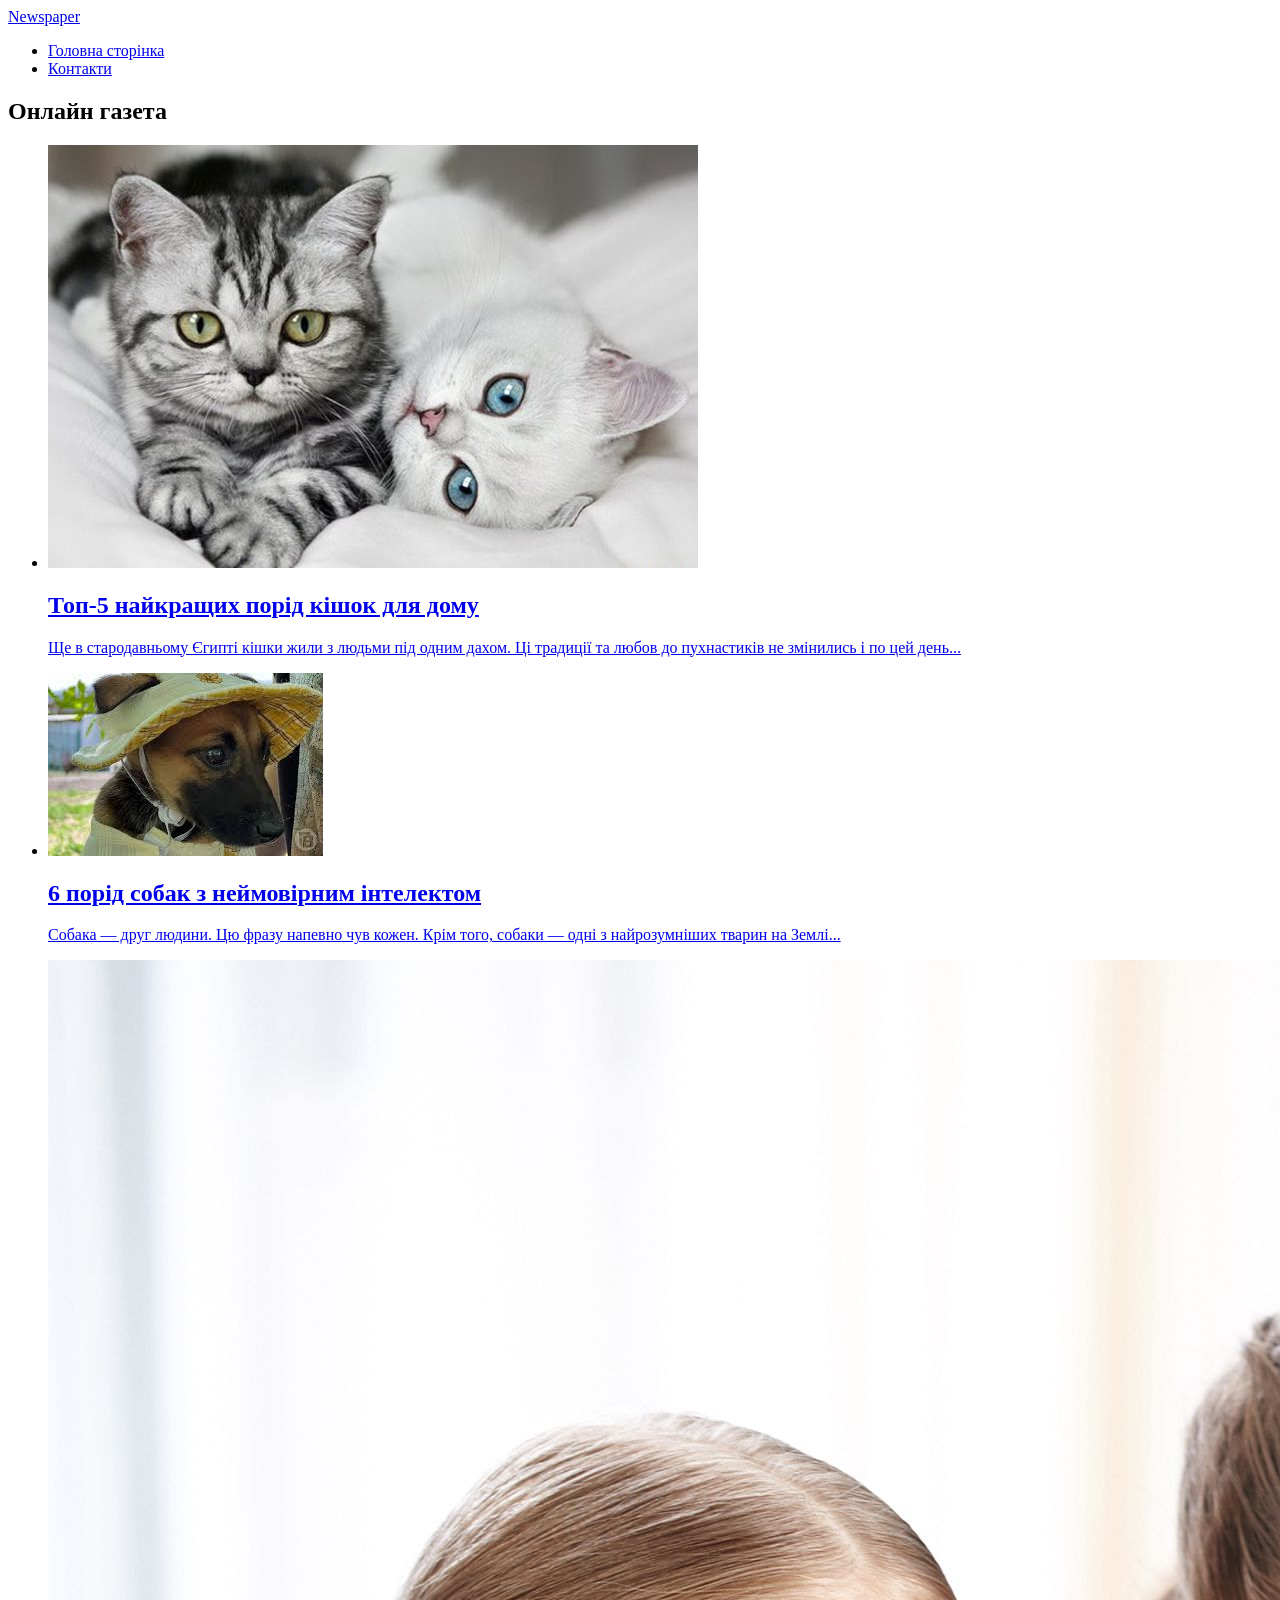
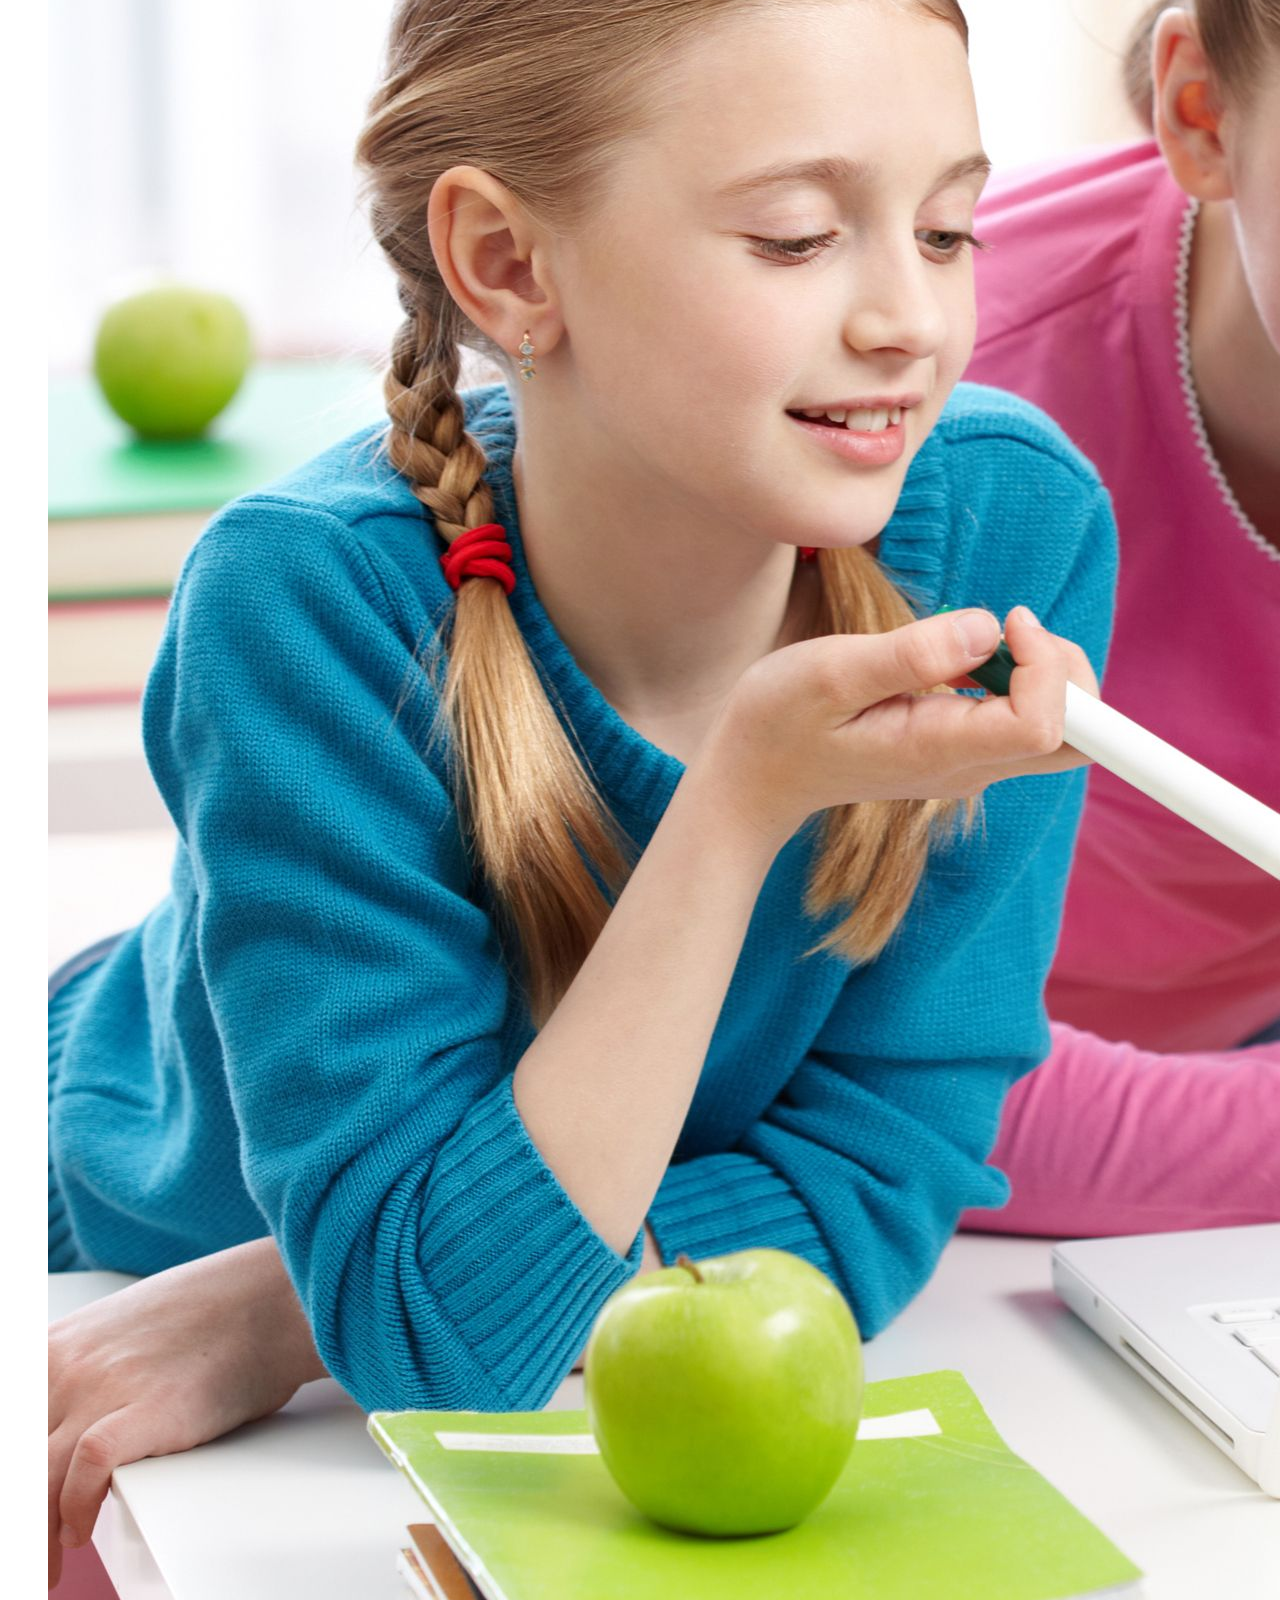
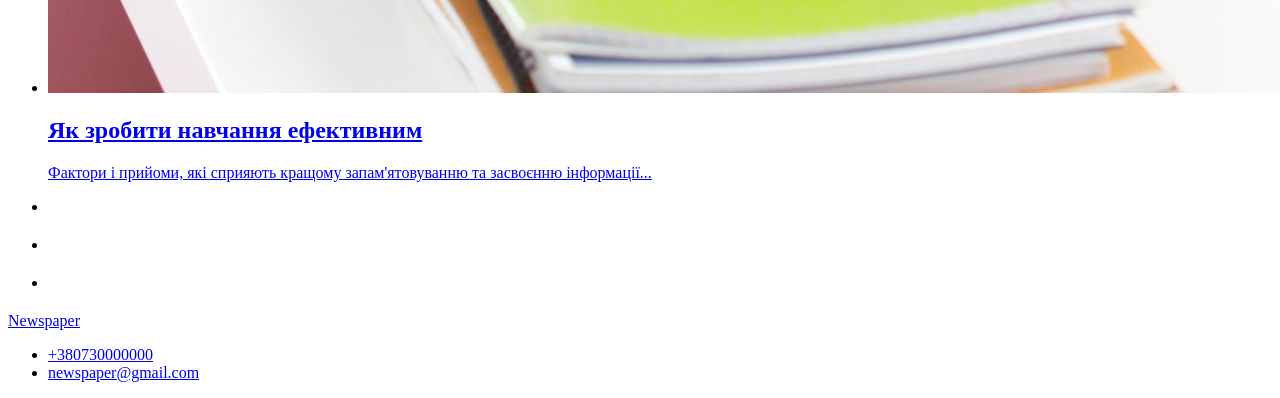
==== index.html @ 1891b39f "Add files via upload" ====
<!DOCTYPE html>
<html lang="en">
<head>
    <meta charset="UTF-8">
    <meta name="viewport" content="width=device-width, initial-scale=1.0">
    <title>Newspaper</title>
</head>
<body>
    <header class="header">
        <div class="container header-container">
            <a href="index.html" class="header-logo">Newspaper</a>
            <ul class="header-list">
                <li class="header-item">
                    <a href="index.html" class="header-link">Головна сторінка</a>
                </li>
                <li class="header-item">
                    <a href="contact.html" class="header-link">Контакти</a>
                </li>
            </ul>
        </div>
    </header>
    <main>
        <section class="hero">
            <div class="container">
                <div class="hero-wrap">
                    <h1 class="hero-title">Онлайн газета</h1>
                </div>
                <div class="hero-news">
                    <ul class="hero-list">
                        <li class="hero-item">
                            <a href="new-one.html" class="hero-link"><img src="new-one.jpg" alt="" class="hero-img">
                            <div class="hero-wrapper">
                                <h2 class="hero-subtitle">
                                    Топ-5 найкращих порiд кішок для дому
                                </h2>
                                <p class="hero-text">
                                    Ще в стародавньому Єгипті кішки жили з людьми під одним дахом. Ці традиції та любов до пухнастиків не змінились і по цей день...
                                </p>
                            </div>
                            </a>
                        </li>
                        <li class="hero-item">
                            <a href="new-two.html" class="hero-link"><img src="new-two.jpg" alt="" class="hero-img">
                            <div class="hero-wrapper">
                                <h2 class="hero-subtitle">
                                    6 порід собак з неймовірним інтелектом
                                </h2>
                                <p class="hero-text">
                                    Собака — друг людини. Цю фразу напевно чув кожен. Крім того, собаки — одні з найрозумніших тварин на Землі...
                                </p>
                            </div>
                            </a>
                        </li>
                        <li class="hero-item">
                            <a href="new-three.html" class="hero-link"><img src="new-three.jpg" alt="" class="hero-img">
                            <div class="hero-wrapper">
                                <h2 class="hero-subtitle">
                                    Як зробити навчання ефективним
                                </h2>
                                <p class="hero-text">
                                    Фактори і прийоми, які сприяють кращому запам'ятовуванню та засвоєнню інформації...
                                </p>
                            </div>
                            </a>
                        </li>
                        <li class="hero-item">
                            <a href="" class="hero-link"><img src="" alt="" class="hero-img">
                            <div class="hero-wrapper">
                                <h2 class="hero-subtitle">

                                </h2>
                                <p class="hero-text">

                                </p>
                            </div>
                            </a>
                        </li>
                        <li class="hero-item">
                            <a href="" class="hero-link"><img src="" alt="" class="hero-img">
                            <div class="hero-wrapper">
                                <h2 class="hero-subtitle">

                                </h2>
                                <p class="hero-text">

                                </p>
                            </div>
                            </a>
                        </li>
                        <li class="hero-item">
                            <a href="" class="hero-link"><img src="" alt="" class="hero-img">
                            <div class="hero-wrapper">
                                <h2 class="hero-subtitle">

                                </h2>
                                <p class="hero-text">

                                </p>
                            </div>
                            </a>
                        </li>
                    </ul>
                </div>
            </div>
        </section>
    </main>
    <footer class="footer">
        <div class="footer-container container">
            <a href="index.html">Newspaper</a>
            <ul class="footer-list">
                <li class="footer-item">
                    <a href="tel:+380730000000" class="footer-link">+380730000000</a>
                </li>
                <li class="footer-item">
                    <a href="mailto:newspaper@gmail.com" class="footer-link">newspaper@gmail.com</a>
                </li>
            </ul>
        </div>
    </footer>
</body>
</html>
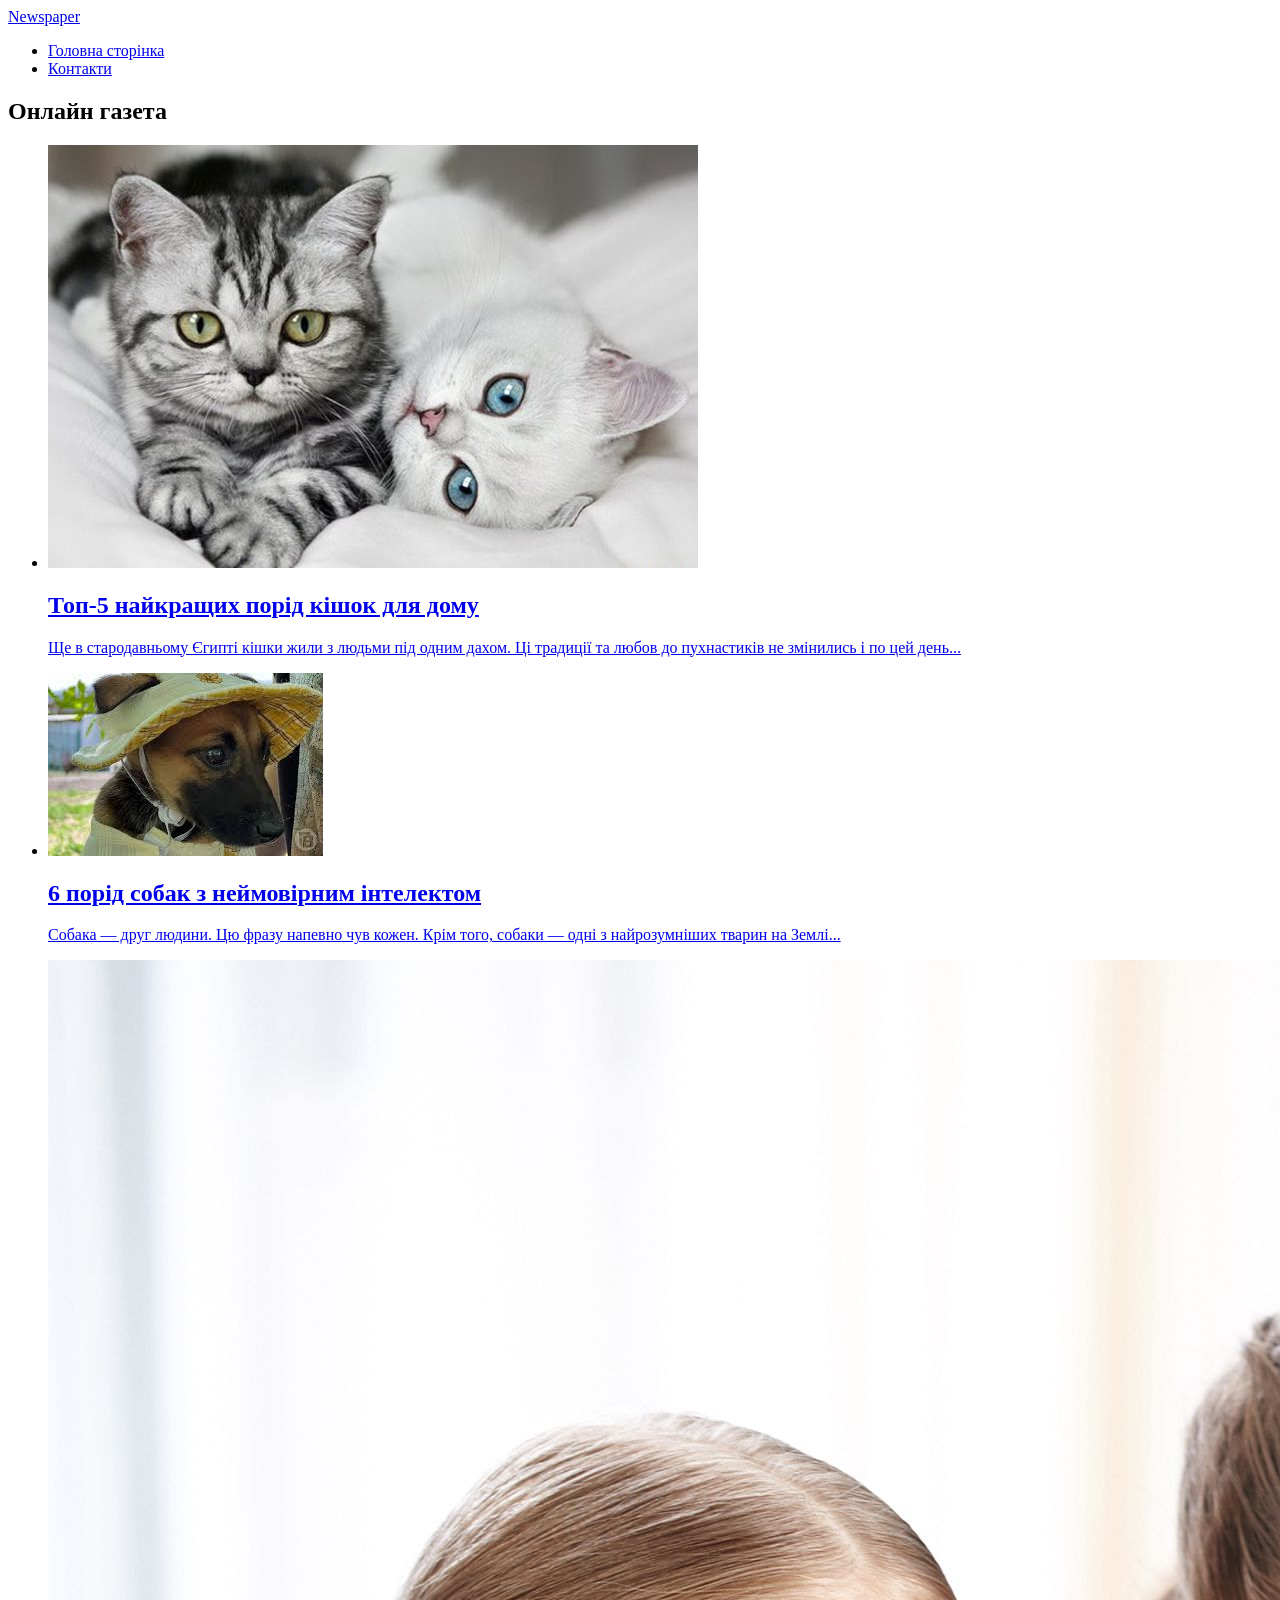
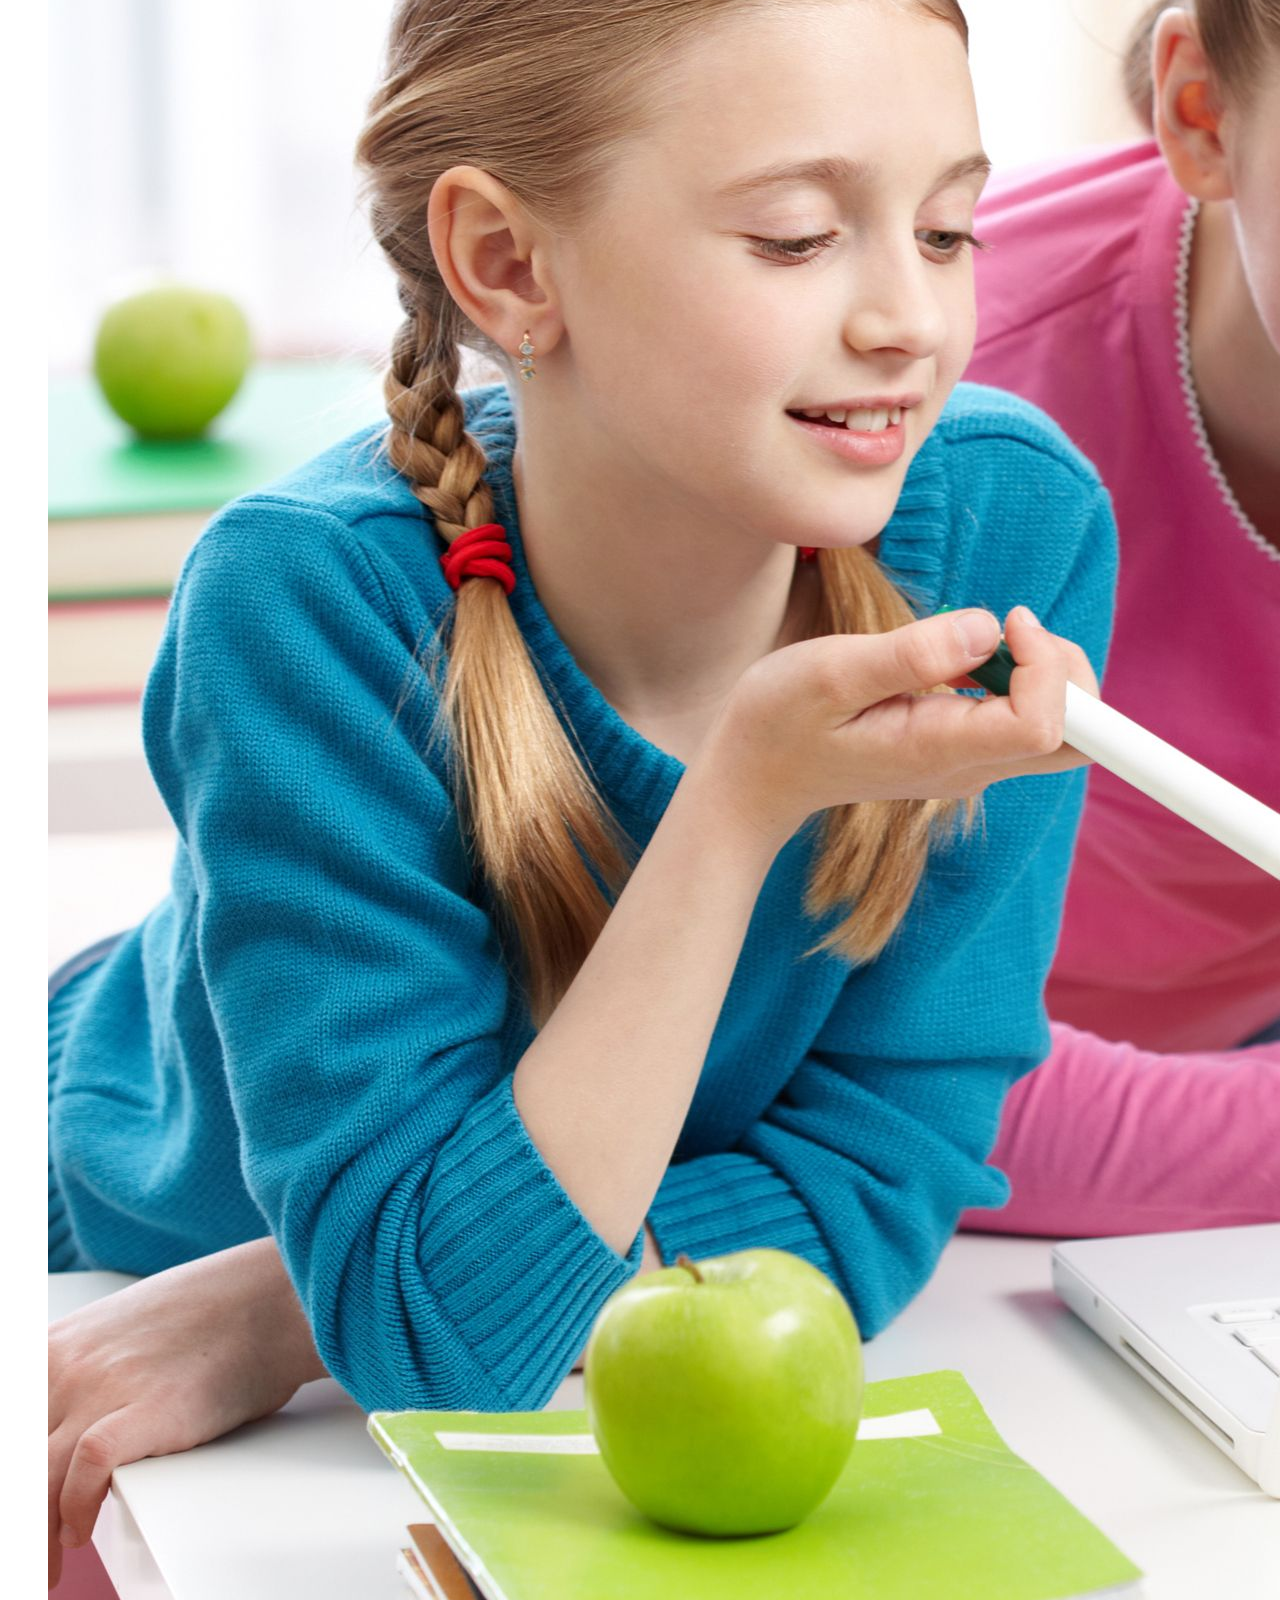
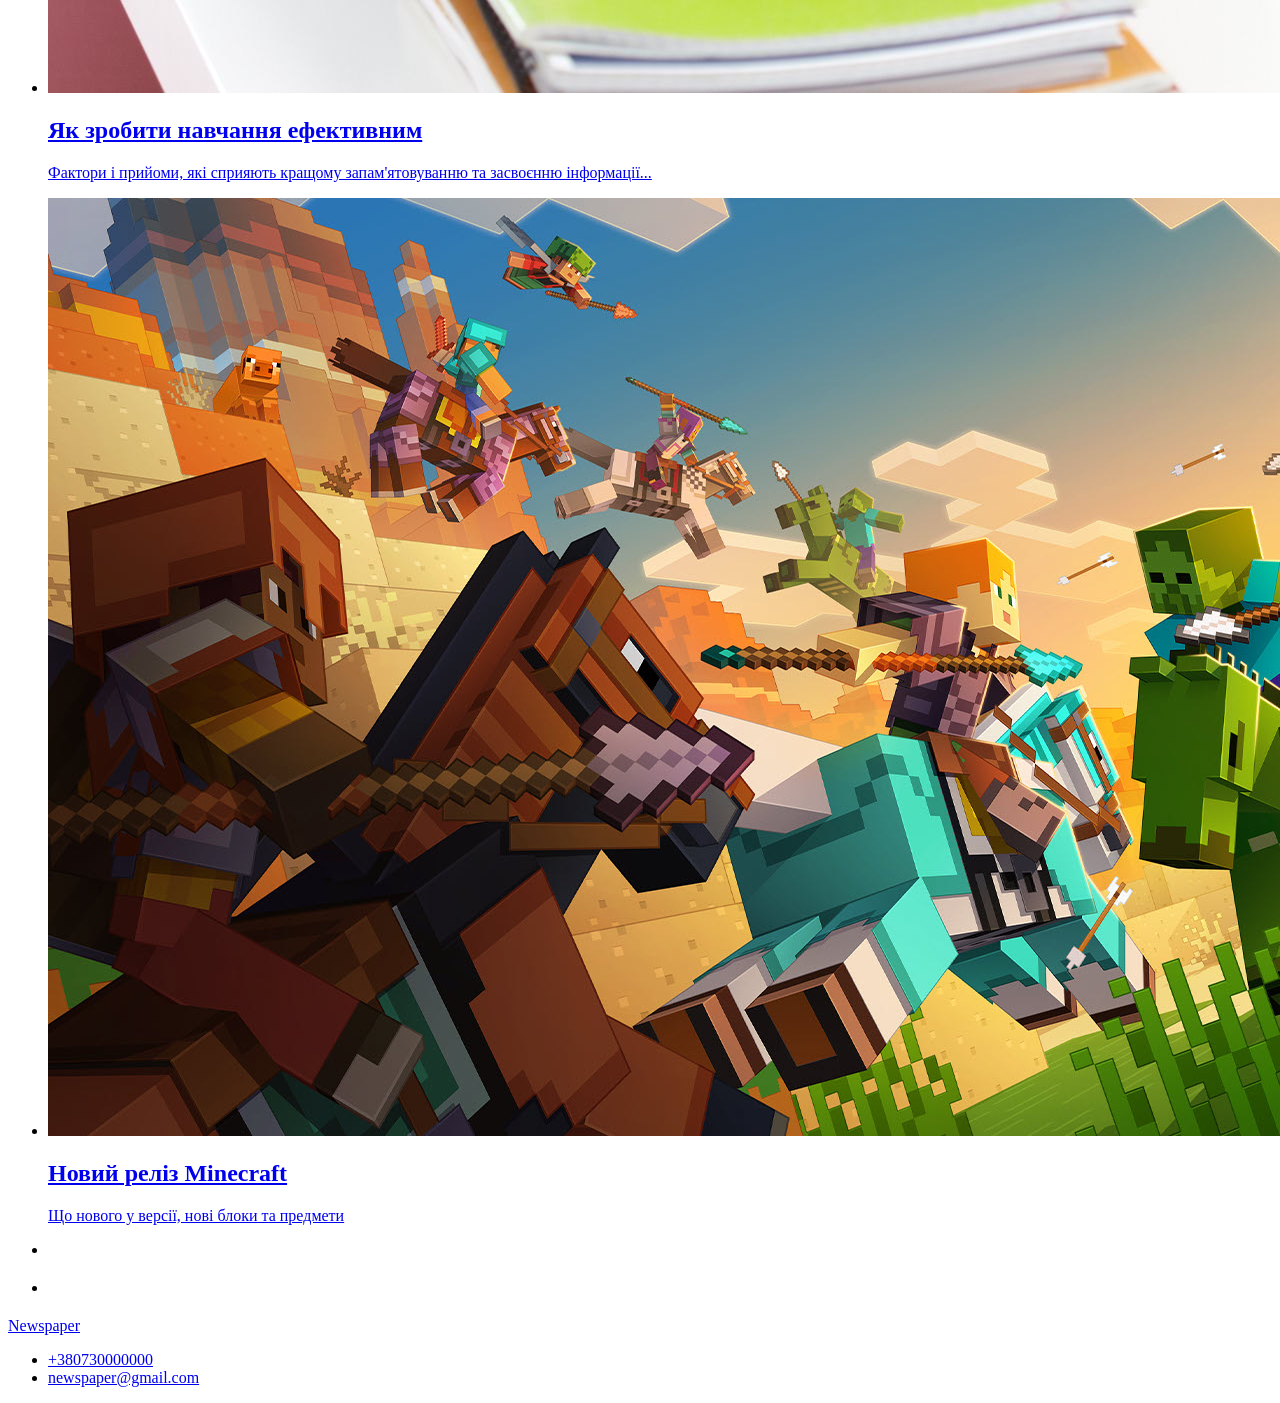
==== commit 629a77a7: "Add files via upload" ====
--- a/index.html
+++ b/index.html
@@ -64,10 +64,22 @@
                             </a>
                         </li>
                         <li class="hero-item">
-                            <a href="" class="hero-link"><img src="" alt="" class="hero-img">
+                            <a href="new-four.html" class="hero-link"><img src="new-four.jpg" alt="" class="hero-img">
                             <div class="hero-wrapper">
                                 <h2 class="hero-subtitle">
-
+                                    Новий реліз Minecraft      
+                                </h2>
+                                <p class="hero-text">
+                                    Що нового у версії, нові блоки та предмети
+                                </p>
+                            </div>
+                            </a>
+                        </li>
+                        <li class="hero-item">
+                            <a href="new-five.html" class="hero-link"><img src="" alt="" class="hero-img">
+                            <div class="hero-wrapper">
+                                <h2 class="hero-subtitle">
+                                    
                                 </h2>
                                 <p class="hero-text">
 
@@ -76,19 +88,7 @@
                             </a>
                         </li>
                         <li class="hero-item">
-                            <a href="" class="hero-link"><img src="" alt="" class="hero-img">
-                            <div class="hero-wrapper">
-                                <h2 class="hero-subtitle">
-
-                                </h2>
-                                <p class="hero-text">
-
-                                </p>
-                            </div>
-                            </a>
-                        </li>
-                        <li class="hero-item">
-                            <a href="" class="hero-link"><img src="" alt="" class="hero-img">
+                            <a href="new-six.html" class="hero-link"><img src="" alt="" class="hero-img">
                             <div class="hero-wrapper">
                                 <h2 class="hero-subtitle">
 
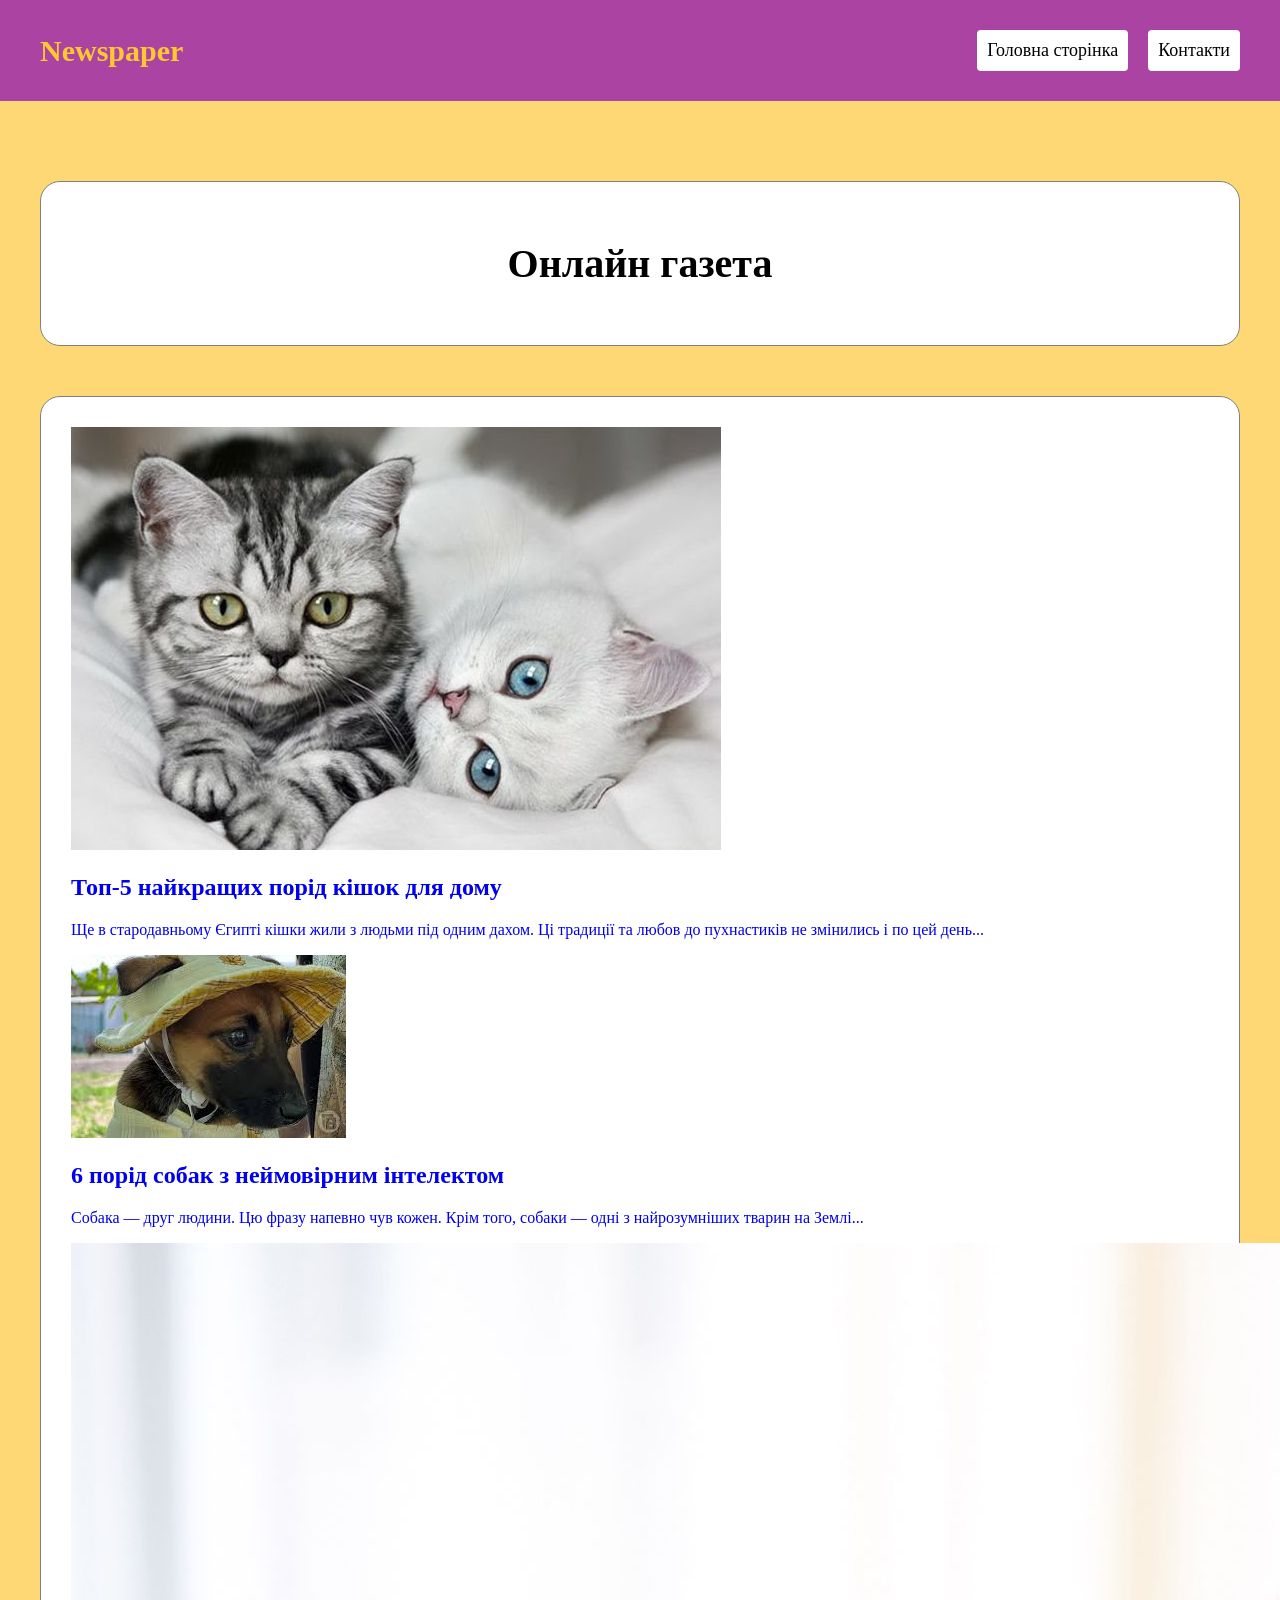
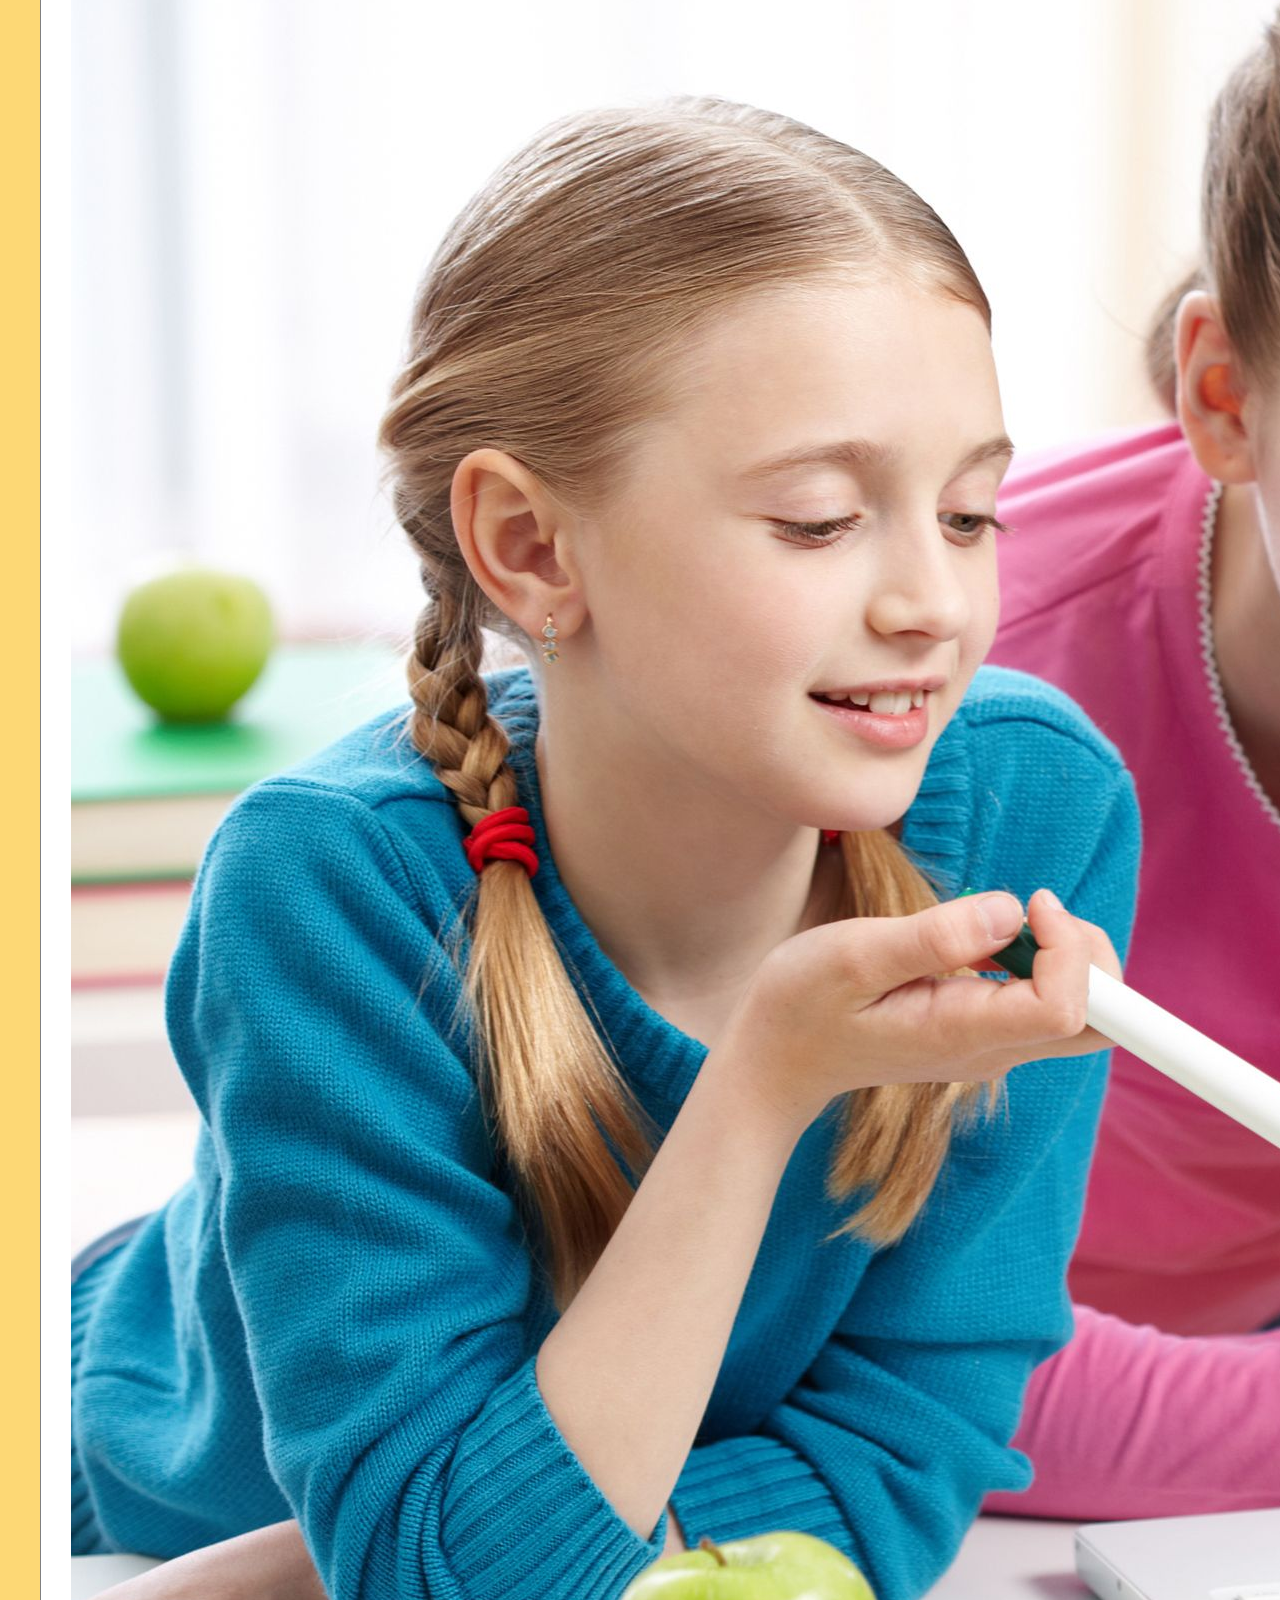
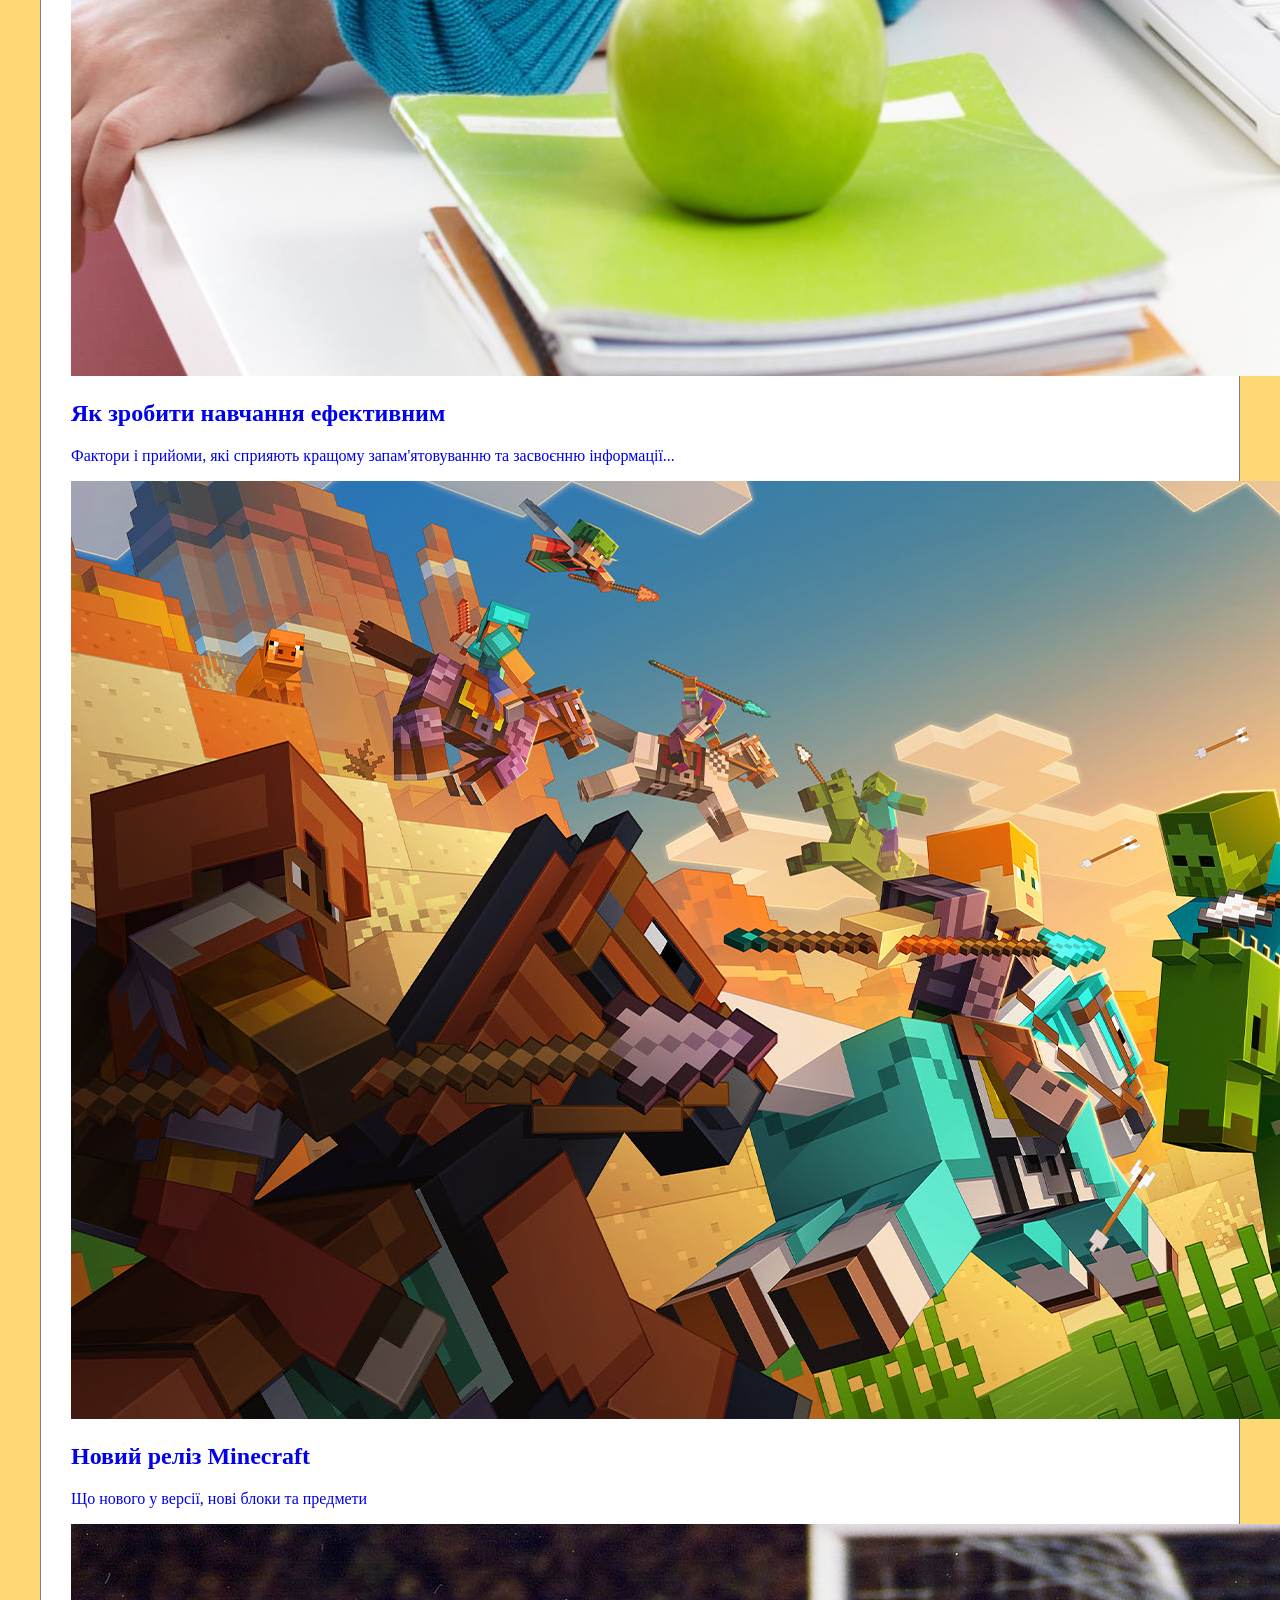
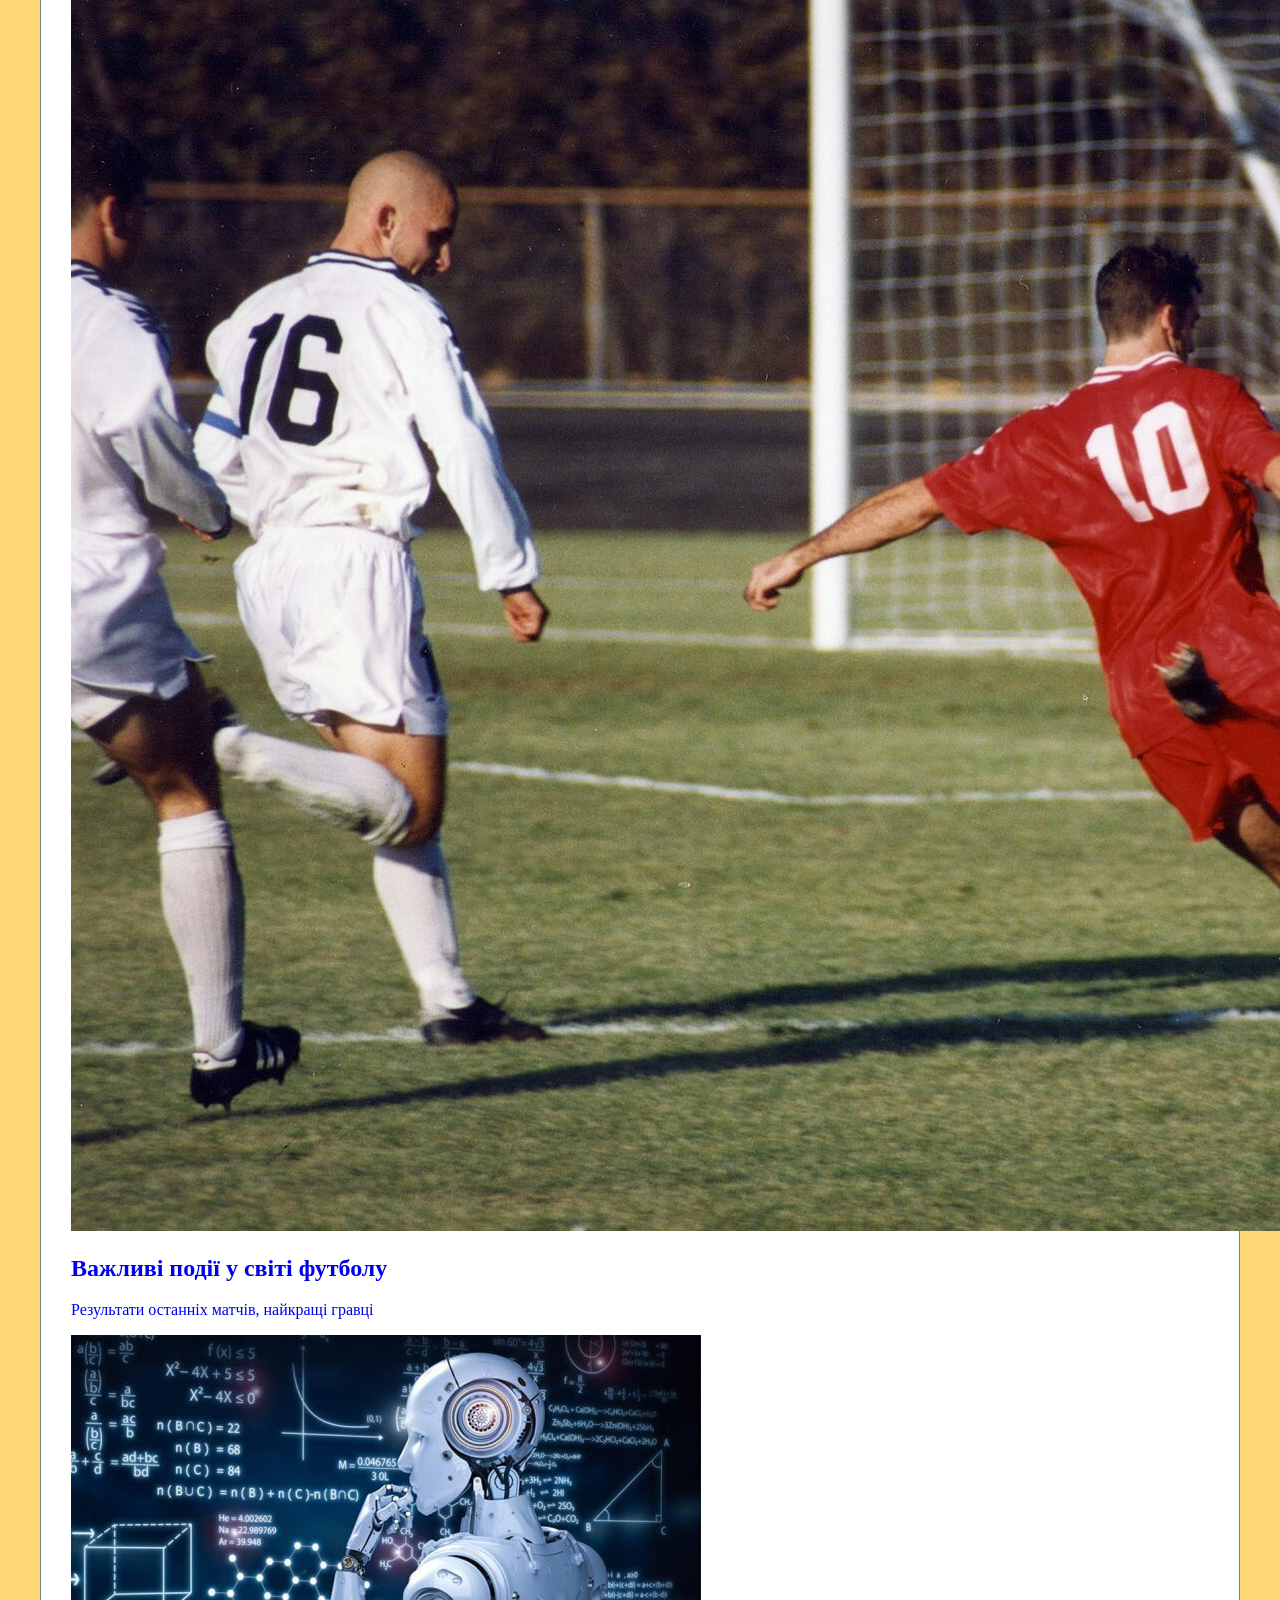
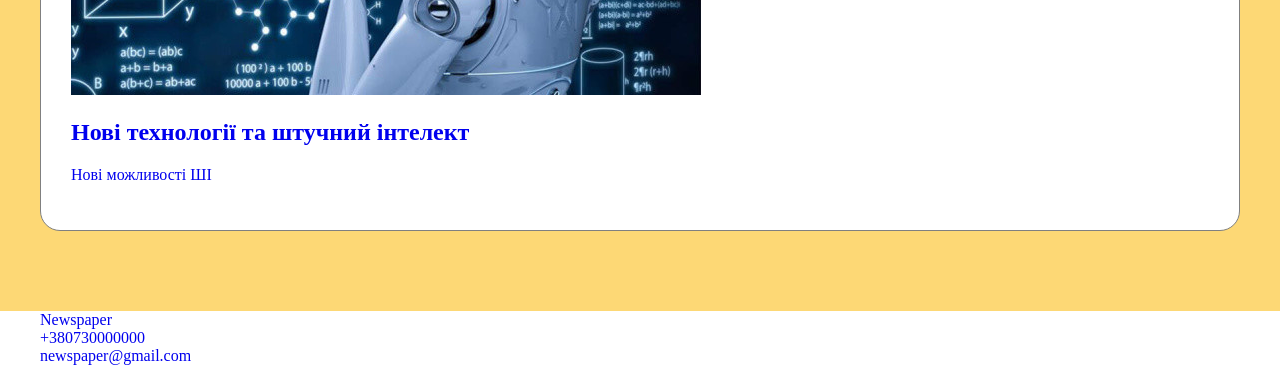
==== commit 7d72de16: "Add files via upload" ====
--- a/index.html
+++ b/index.html
@@ -4,6 +4,7 @@
     <meta charset="UTF-8">
     <meta name="viewport" content="width=device-width, initial-scale=1.0">
     <title>Newspaper</title>
+    <link rel="stylesheet" href="style.css">
 </head>
 <body>
     <header class="header">
@@ -76,25 +77,25 @@
                             </a>
                         </li>
                         <li class="hero-item">
-                            <a href="new-five.html" class="hero-link"><img src="" alt="" class="hero-img">
+                            <a href="new-five.html" class="hero-link"><img src="Football.jpg" alt="" class="hero-img">
                             <div class="hero-wrapper">
                                 <h2 class="hero-subtitle">
-                                    
+                                    Важливі події у світі футболу
                                 </h2>
                                 <p class="hero-text">
-
+                                    Результати останніх матчів, найкращі гравці
                                 </p>
                             </div>
                             </a>
                         </li>
                         <li class="hero-item">
-                            <a href="new-six.html" class="hero-link"><img src="" alt="" class="hero-img">
+                            <a href="new-six.html" class="hero-link"><img src="ai.jpg" alt="" class="hero-img">
                             <div class="hero-wrapper">
                                 <h2 class="hero-subtitle">
-
+                                    Нові технології та штучний інтелект
                                 </h2>
                                 <p class="hero-text">
-
+                                    Нові можливості ШІ
                                 </p>
                             </div>
                             </a>
--- a/style.css
+++ b/style.css
@@ -0,0 +1,67 @@
+body, ul {
+    margin: 0;
+    padding: 0;
+    list-style: none;
+}
+a {
+    text-decoration: none;
+    display: inline-block;
+}
+.container {
+    max-width: 1200px;
+    margin: 0 auto;
+    padding: 0 15px;
+}
+.header {
+    background-color: #aa43a2;
+    padding: 30px 0;
+}
+.header-container {
+    display: flex;
+    justify-content: space-between;
+    align-items: center;
+}
+.header-logo {
+    font-size: 30px;
+    font-weight: 700;
+    color: #fec830;
+}
+.header-link {
+    color: black;
+    font-size: 18px;
+    padding: 10px;
+    background-color: white;
+    box-shadow: 0px 2px 1px -1px rgba(0, 0, 0, 0.2), 0px 1px 1px 0px rgba(0, 0, 0, 0.14) 0px 1px 3px 0px rgba(0, 0, 0, 0.12);
+    border-radius: 4px;
+}
+.header-list {
+    display: flex;
+    gap: 20px;
+    align-items: center;
+}
+main {
+    background-color: #fdd875;
+    padding-top: 80px;
+    padding-bottom: 80px;
+}
+.hero-wrap {
+    background-color: white;
+    padding-top: 25px;
+    padding-bottom: 25px;
+    border: 1px solid gray;
+    box-shadow: 0px 2px 1px -1px rgba(0, 0, 0, 0.2), 0px 1px 1px 0px rgba(0, 0, 0, 0.14) 0px 1px 3px 0px rgba(0, 0, 0, 0.12);
+    border-radius: 20px;
+}
+.hero-title {
+    font-size: 40px;
+    text-align: center;
+}
+.hero-news {
+    background-color: white;
+    padding: 30px;
+    margin-top: 50px;
+    border: 1px solid gray;
+    box-shadow: 0px 2px 1px -1px rgba(0, 0, 0, 0.2), 0px 1px 1px 0px rgba(0, 0, 0, 0.14) 0px 1px 3px 0px rgba(0, 0, 0, 0.12);
+    border-radius: 20px;
+
+}
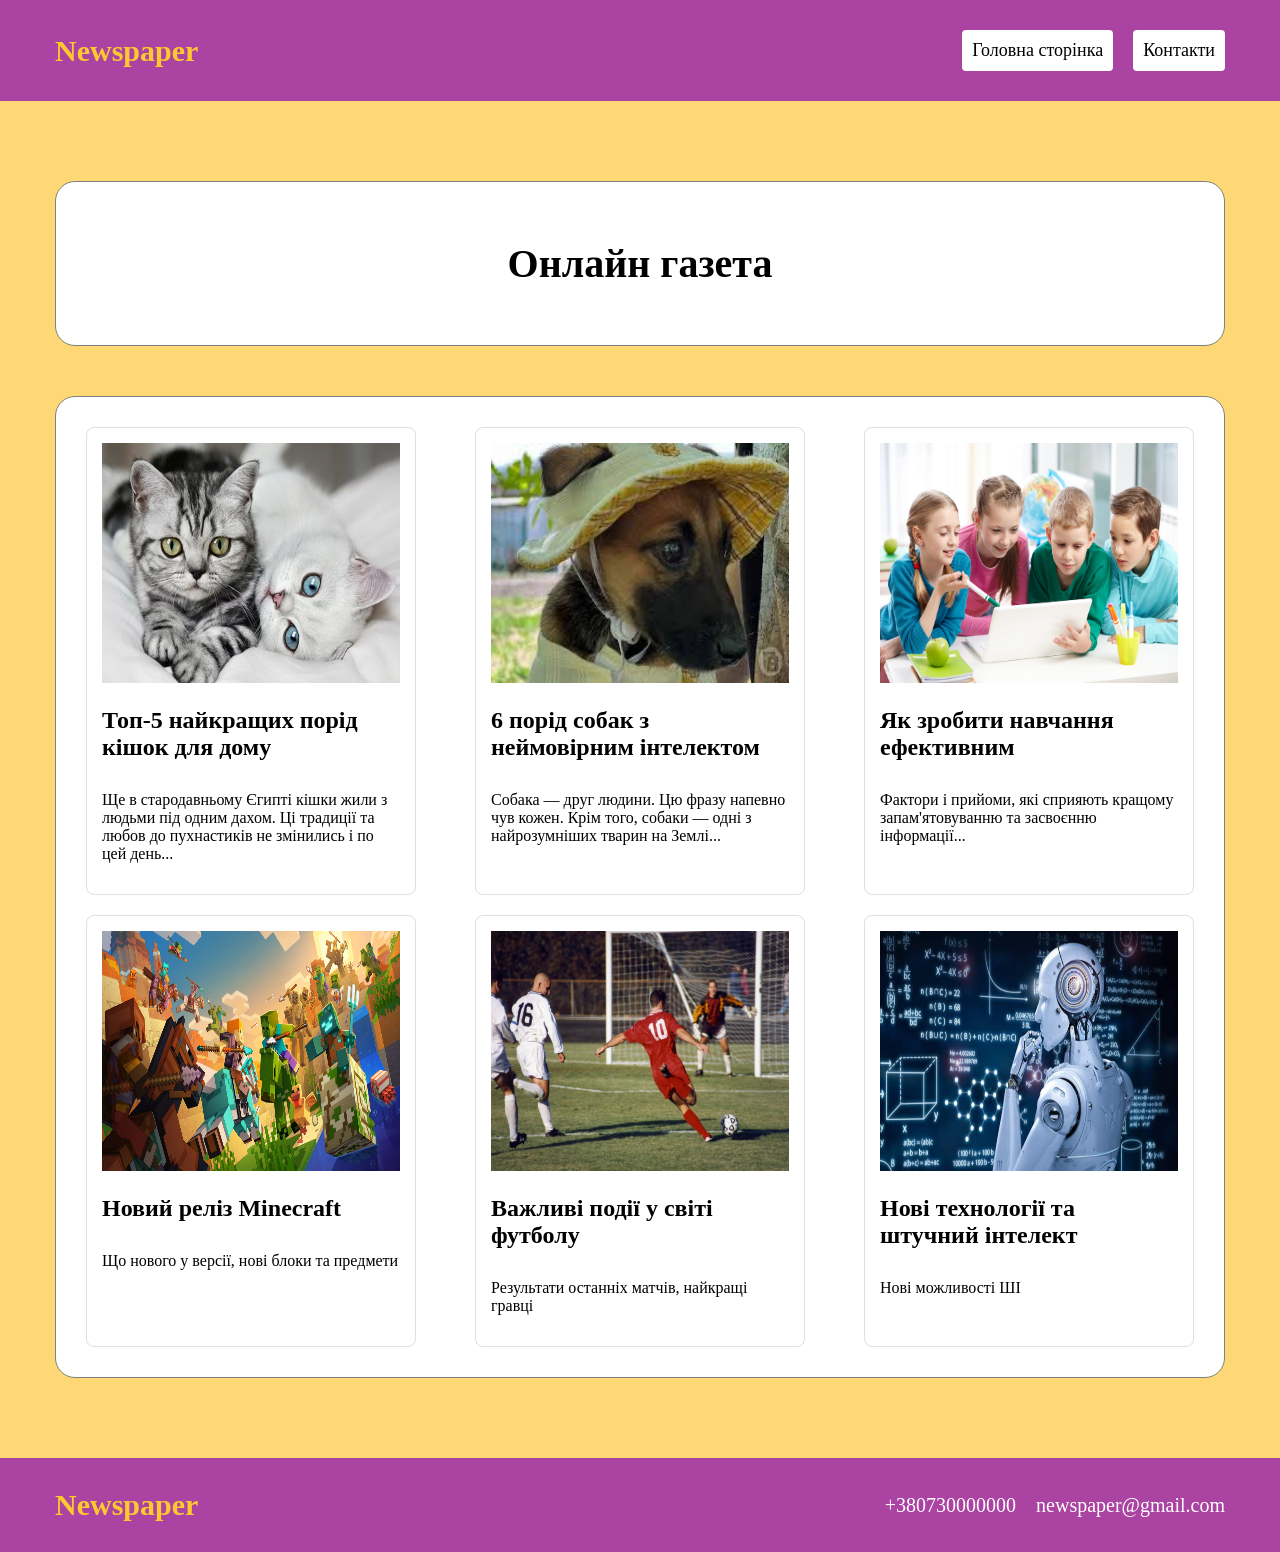
==== commit eb43c681: "Add files via upload" ====
--- a/index.html
+++ b/index.html
@@ -107,7 +107,7 @@
     </main>
     <footer class="footer">
         <div class="footer-container container">
-            <a href="index.html">Newspaper</a>
+            <a href="index.html" class="footer-logo">Newspaper</a>
             <ul class="footer-list">
                 <li class="footer-item">
                     <a href="tel:+380730000000" class="footer-link">+380730000000</a>
--- a/style.css
+++ b/style.css
@@ -1,3 +1,7 @@
+*{
+    box-sizing: border-box;
+}
+
 body, ul {
     margin: 0;
     padding: 0;
@@ -64,4 +68,123 @@
     box-shadow: 0px 2px 1px -1px rgba(0, 0, 0, 0.2), 0px 1px 1px 0px rgba(0, 0, 0, 0.14) 0px 1px 3px 0px rgba(0, 0, 0, 0.12);
     border-radius: 20px;
 
+}
+.hero-list {
+    display: flex;
+    justify-content: space-between;
+    flex-wrap: wrap;
+    row-gap: 20px;
+}
+.hero-img {
+    width: 100%;
+    height: 240px;
+}
+.hero-item{
+    width: 330px;
+    padding: 15px;
+    border-color: azure;
+    border: 1px solid rgb(224, 223, 223);
+    border-radius: 8px;
+
+}
+.hero-wrapper {
+    margin-top: 20px;
+    color: black;
+}
+.hero-text {
+    padding-top: 10px;
+}
+.hero-item:hover {
+    box-shadow: 0px 2px 1px -1px rgba(0, 0, 0, 0.2), 0px 1px 1px 0px rgba(0, 0, 0, 0.14) 0px 1px 3px 0px rgba(0, 0, 0, 0.12);
+}
+.footer {
+    background-color: #aa43a2;
+    padding-top: 30px;
+    padding-bottom: 30px;
+}
+.footer-container {
+    display: flex;
+    justify-content: space-between;
+    align-items: center;
+}
+.footer-logo {
+    color: #fec830;
+    font-size: 30px;
+    font-weight: 700;
+}
+.footer-list {
+    display: flex;
+    gap: 20px;
+}
+.footer-link {
+    color: white;
+    font-size: 20px;
+}
+.cat-container, .dog-container, .study-container, .contacts-container, .minecraft-container, .football-container, .ai-container {
+    background-color: rgb(247, 247, 247);
+    margin: 30px;
+    border: 1px solid gray;
+    box-shadow: 0px 2px 1px -1px rgba(0, 0, 0, 0.2), 0px 1px 1px 0px rgba(0, 0, 0, 0.14) 0px 1px 3px 0px rgba(0, 0, 0, 0.12);
+    border-radius: 20px;
+}   
+.cat-card-title {
+    text-align: center;
+    margin-bottom: 20px;
+}
+.cat-card-img {
+    display: block;
+    margin: auto;
+}
+.dog-card-title {
+    text-align: center;
+}
+.dog-card-img {
+    display: block;
+    margin: auto;
+}
+.study-img {
+    display: block;
+    margin: auto;
+    width: 1000px;
+    height: 600px;
+}
+.contact-link {
+    color: #aa43a2;
+}
+.contact-link:hover {
+    font-weight: 700;
+}
+.contact-img {
+    width: 100%;
+    box-shadow: 0px 2px 1px -1px rgba(0, 0, 0, 0.2), 0px 1px 1px 0px rgba(0, 0, 0, 0.14) 0px 1px 3px 0px rgba(0, 0, 0, 0.12);
+}
+.minecraft-title {
+    text-align: center;
+}
+.minecraft-img {
+    display: block;
+    margin: auto;
+    width: 750px;
+    height: 480px;
+
+}
+.title {
+    text-align: center;
+}
+.football-title {
+    text-align: center;
+}
+.football-img {
+    display: block;
+    margin: auto;
+    width: 800px;
+    height: 800px;
+    margin-bottom: 20px;
+}
+.ai-title {
+    text-align: center;
+}
+.ai-img {
+    display: block;
+    margin: auto;
 }
